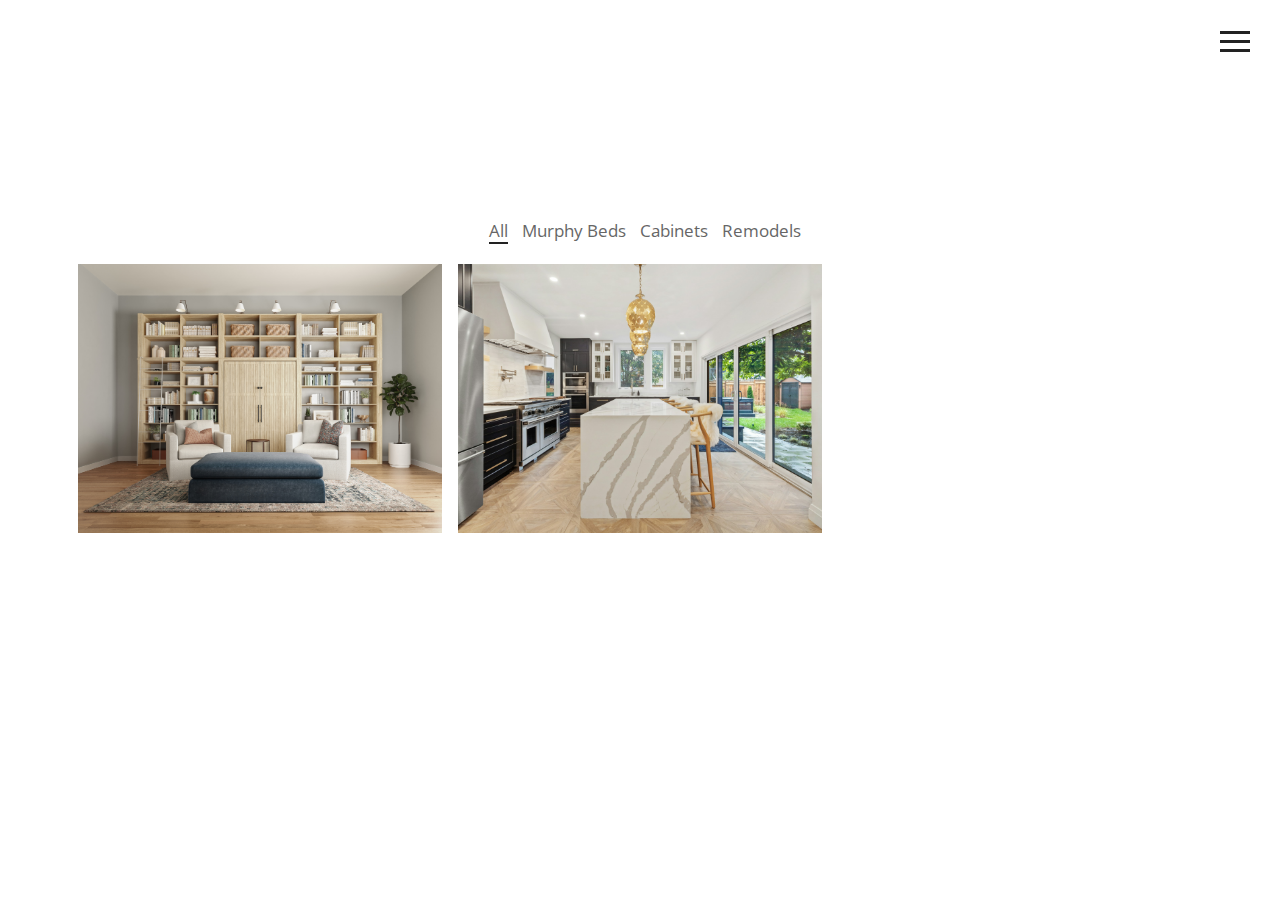
==== portfolio.html @ fd53b2bb "Add files via upload" ====
<!DOCTYPE html>
<html lang="en">
   <head>
      <meta charset="utf-8">
      <meta http-equiv="X-UA-Compatible" content="IE=edge">
      <meta name="viewport" content="width=device-width, initial-scale=1">
      <meta name="description" content="">
      <meta name="author" content="">
      <title>Our Projects</title>
      <!-- Css -->
      <link href="css/bootstrap.css" rel="stylesheet">
      <link href="css/lightbox.css" rel="stylesheet" type="text/css" media="all" />
      <link href="css/style.css" rel="stylesheet">
   </head>
   <body>
      <img src="logo.png">
      <nav class="navbar navbar-default color-fill navbar-fixed-top">
         <div class="col-md-12">
            <div class="nav">
               <button class="btn-nav">
               <span class="icon-bar top"></span>
               <span class="icon-bar middle"></span>
               <span class="icon-bar bottom"></span>
               </button>
            </div>
            <a class="navbar-brand" href="index.html">
               <!---<img="logo" src="logo.png" alt="logo"> -->
            </a>
            <div class="nav-content hideNav hidden">
               <ul class="nav-list vcenter">
                  <li class="nav-item"><a class="item-anchor" href="index.html">Home</a></li>
                  <li class="nav-item"><a class="item-anchor" href="about.html">About Me</a></li>
                  <li class="nav-item"><a class="item-anchor" href="portfolio.html">Portfolio</a></li>
                  <li class="nav-item"><a class="item-anchor" href="contact.html">Contact</a></li>
               </ul>
            </div>
         </div>
      </nav>
      <section id="portfolio">
         <div class="container">
            <ul class="portfolio-sorting list-inline text-center">
               <li><a href="#" data-group="all" class="active">All</a>
               </li>
               <li><a href="#" data-group="moment">Murphy Beds</a>
               </li>
               <li><a href="#" data-group="people">Cabinets</a>
               </li>
               <li><a href="#" data-group="mountain">Remodels</a>
               </li>
            </ul>
            <div class="row">
               <div class="col-sm-12">
                  <div class="lightbox-grid square-thumbs" data-gallery-title="Gallery">
                     <ul class="portfolio-items list-unstyled" id="grid">
                        <li class="col-md-4 col-sm-12 col-xs-12 no-gutter" data-groups='["moment","people"]'>
                           <a href="img/5.jpeg" data-lightbox="true">
                              <div class="background-image-holder">
                                 <img alt="portfolio" class="background-image" src="img/5.jpeg" />
                              </div>
                           </a>
                        </li>
                        <li class="col-md-4 col-sm-12 col-xs-12 no-gutter" data-groups='["people"]'>
                           <a href="img/cabinet_1.jpg" data-lightbox="true">
                              <div class="background-image-holder">
                                 <img alt="portfolio" class="background-image" src="img/cabinet_1.jpg" />
                              </div>
                           </a>
                        </li>
                       
                              </div>
                           </a>
                        </li>
                     </ul>
                  </div>
               </div>
            </div>
         </div>
      </section>
      <!-- script -->
      <script src="js/jquery.js"></script>
      <script src="js/bootstrap.min.js"></script>
      <script src="js/lightbox-plus-jquery.js"></script>
      <script src="js/jquery.shuffle.min.js"></script>
      <script src="js/modernizr.js"></script>
      <script src="js/script.js"></script>
   </body>
</html>
---- css/style.css ----
@import url(https://fonts.googleapis.com/css?family=Open+Sans:400,300);
@import 'https://fonts.googleapis.com/css?family=Fauna+One';

/*---------- Global Style ----------*/

body {
    color: #222;
    font-family: 'Fauna One', serif;
    font-size: 17px;
    line-height: 1.8!important;
}
html {
    overflow-x: hidden;
}
h1,
h2,
h3,
h4,
h5,
h6 {
    font-family: 'Open Sans', sans-serif;
    font-weight: 200;
    color: #111;
    line-height: 1.5em;
    margin-top: 0;
}
p {
    font-family: 'Fauna One', serif;
    font-weight: 300;
    margin-top: 1px;
}
p,
ul,
li {
    color: #666;
}
section {
    padding-top: 185px;
    padding-bottom: 185px;
}
.no-gutter {
    padding-right: 0;
    padding-left: 0;
}
a,
a:link {
    color: #666;
}
a:hover,
a:focus,
a:visited {
    color: #666;
    text-decoration: none;
}
.vcenter {
    position: relative;
    top: 50%;
    transform: translateY(-50%);
    -webkit-transform: translateY(-50%);
    -ms-transform: translateY(-50%);
}
.fill {
    height: 100vh;
}
.margin-top-05 {
    margin-top: 0.5em;
}
.margin-top-10 {
    margin-top: 1.0em;
}
.margin-top-15 {
    margin-top: 1.5em;
}
.margin-top-20 {
    margin-top: 2.0em;
}
.margin-top-25 {
    margin-top: 2.5em;
}
.margin-top-30 {
    margin-top: 3.0em;
}
.margin-top-35 {
    margin-top: 3.5em;
}
.margin-top-40 {
    margin-top: 4.0em;
}
.margin-top-45 {
    margin-top: 4.5em;
}

/*---------- Navbar ----------*/

.nav {
    position: relative;
    width: auto;
    display: inline-block;
    border: none;
    float: right;
    z-index: 99999;
}
.navbar-fixed-top {
    padding-top: 10px;
}
.navbar-brand {
    padding-top: 25px;
}
.navbar-brand > img {
    max-width: 127px;
    z-index: 9999;
}
@media (max-width: 768px) {
    .navbar-brand {
        padding-left: 0px;
    }
}
.navbar-default {
    background-color: transparent;
    border-color: transparent;
}
.navbar-default.color-fill {
    background-color: #fff;
    border-color: transparent;
}
.btn-nav {
    background: transparent;
    border: none;
    padding: 15px;
    -webkit-transition: all .5s ease;
    -moz-transition: all .5s ease;
    -ms-transition: all .5s ease;
    -o-transition: all .5s ease;
    transition: all .5s ease;
    cursor: pointer;
    z-index: 99999;
}
@media (max-width: 768px) {
    .btn-nav {
        padding: 15px 0;
    }
}
.btn-nav:focus {
    outline: 0;
}
.icon-bar {
    display: block;
    margin: 6px 0;
    width: 30px;
    height: 3px;
    background-color: #222;
}
.icon-bar.inverted {
    background-color: #fff;
}
@media (max-width: 992px) {
    .icon-bar.inverted {
        background-color: #222;
    }
}
.opaque {
    background-color: #fff!important;
}
.btn-nav:hover .icon-bar {
    -webkit-transition: all 1s ease;
    -moz-transition: all 1s ease;
    -ms-transition: all 1s ease;
    -o-transition: all 1s ease;
    transition: all 1s ease;
    background-color: #555;
}
.nav-content {
    position: fixed;
    top: -100%;
    bottom: 0;
    left: 0;
    right: 0;
    background-color: rgba(255, 255, 255, 1);
    display: block;
    height: 100%;
    z-index: 9;
}
.nav-list {
    list-style: none;
    padding: 0;
    position: relative;
}
.item-anchor {
    color: #fff;
    font-size: 30px;
    font-weight: 100;
    position: relative;
    text-decoration: none;
    padding: 10px;
}
.item-anchor:hover,
.item-anchor:focus {
    color: #ffffff;
    -webkit-transition: all 1s ease;
    -moz-transition: all 1s ease;
    -ms-transition: all 1s ease;
    -o-transition: all 1s ease;
    transition: all 1s ease;
}
.item-anchor:hover:after,
.item-anchor:focus:after {
    width: 100%;
    background: #f7f7f7;
    -webkit-transition: all 1s ease;
    -moz-transition: all 1s ease;
    -ms-transition: all 1s ease;
    -o-transition: all 1s ease;
    transition: all 1s ease;
}
.nav-item {
    font-family: 'Open Sans', sans-serif;
    margin: 10px auto;
    text-align: center;
    color: #222;
}
.nav-item a:link,
.nav-item a:hover,
.nav-item a:focus {
    color: #222;
}
.nav-item a:hover,
.nav-item a:focus {
    border-bottom: 2px solid #222;
}
.animated {
    display: block;
    margin: 0 auto;
}
.animated:hover .icon-bar,
.animated:focus .icon-bar {
    background-color: #fff;
}
.animated:focus {
    cursor: pointer;
    z-index: 9999;
}
.middle {
    margin: 0 auto;
}
.icon-bar {
    -webkit-transition: all .7s ease;
    -moz-transition: all .7s ease;
    -ms-transition: all .7s ease;
    -o-transition: all .7s ease;
    transition: all .7s ease;
    z-index: 999999;
}
.animated .icon-bar {
    z-index: 999999;
    background-color: #222!important;
}
.animated .top {
    -webkit-transform: translateY(7px) rotateZ(45deg);
    -moz-transform: translateY(7px) rotateZ(45deg);
    -ms-transform: translateY(7px) rotateZ(45deg);
    -o-transform: translateY(7px) rotateZ(45deg);
    transform: translateY(7px) rotateZ(45deg);
}
.animated .bottom {
    -webkit-transform: translateY(-11px) rotateZ(-45deg);
    -moz-transform: translateY(-11px) rotateZ(-45deg);
    -ms-transform: translateY(-11px) rotateZ(-45deg);
    -o-transform: translateY(-11px) rotateZ(-45deg);
    transform: translateY(-11px) rotateZ(-45deg);
}
.animated .middle {
    width: 0;
}
@keyframes showNav {
    from {
        top: -100%;
    }
    to {
        top: 0;
    }
}
@-webkit-keyframes showNav {
    from {
        top: -100%;
    }
    to {
        top: 0;
    }
}
@-moz-keyframes showNav {
    from {
        top: -100%;
    }
    to {
        top: 0;
    }
}
@-o-keyframes showNav {
    from {
        top: -100%;
    }
    to {
        top: 0;
    }
}
.showNav {
    -webkit-animation: showNav 1s ease forwards;
    -moz-animation: showNav 1s ease forwards;
    -o-animation: showNav 1s ease forwards;
    animation: showNav 1s ease forwards;
}
@keyframes hideNav {
    from {
        top: 0;
    }
    to {
        top: -100%;
    }
}
@-webkit-keyframes hideNav {
    from {
        top: 0;
    }
    to {
        top: -100%;
    }
}
@-moz-keyframes hideNav {
    from {
        top: 0;
    }
    to {
        top: -100%;
    }
}
@-o-keyframes hideNav {
    from {
        top: 0;
    }
    to {
        top: -100%;
    }
}
.hideNav {
    -webkit-animation: hideNav 1s ease forwards;
    -moz-animation: hideNav 1s ease forwards;
    -o-animation: hideNav 1s ease forwards;
    animation: hideNav 1s ease forwards;
}
.hidden {
    display: none;
}

/*---------- Menu Icon Animation ----------*/

.navbar-toggle * {
    -ms-transition: all 0.4s ease;
    -webkit-transition: all 0.4s ease;
    -moz-transition: all 0.4s ease;
    -o-transition: all 0.4s ease;
    transition: all 0.4s ease;
}
.navbar-toggle {
    border: medium none;
    border-radius: 0;
    color: #fff;
    cursor: pointer;
    height: 50px;
    padding: 16px;
    width: 50px;
    float: right;
    margin-top: 0px;
    margin-bottom: 0px;
}
.navbar-default .navbar-toggle:hover,
.navbar-default .navbar-toggle:focus {
    background-color: #fff;
}
.navbar-default .navbar-toggle,
.navbar-default .navbar-collapse,
.navbar-default .navbar-form {
    border-color: #fff;
}
.navbar-toggle span {
    width: 25px;
    height: 3px;
    margin-bottom: 5px;
    background-color: #222;
    display: block;
}
.navbar-toggle span.bar1 {
    -ms-transform: rotate(45deg);
    -webkit-transform: rotate(45deg);
    -moz-transform: rotate(45deg);
    -o-transform: rotate(45deg);
    transform: rotate(45deg);
    -ms-transform-origin: 1px 3px;
    -webkit-transform-origin: 1px 3px;
    -moz-transform-origin: 1px 3px;
    -o-transform-origin: 1px 3px;
    transform-origin: 1px 3px;
    width: 31px;
}
.navbar-toggle span.bar2 {
    -ms-transform: rotate(-360deg) scale(0);
    -webkit-transform: rotate(-360deg) scale(0);
    -moz-transform: rotate(-360deg) scale(0);
    -o-transform: rotate(-360deg) scale(0);
    transform: rotate(-360deg) scale(0);
}
.navbar-toggle span.bar3 {
    -ms-transform: rotate(-45deg);
    -webkit-transform: rotate(-45deg);
    transform: rotate(-45deg);
    -ms-transform-origin: 8px 2px;
    -webkit-transform-origin: 8px 2px;
    transform-origin: 8px 2px;
    width: 31px;
}
.navbar-toggle.collapsed span.bar1,
.navbar-toggle.collapsed span.bar2,
.navbar-toggle.collapsed span.bar3,
.navbar-toggle.collapsed span.bar4 {
    -ms-transform: none;
    -webkit-transform: none;
    transform: none;
    width: 30px;
}

/*---------- Header ----------*/

#header {
    height: 50%;
    margin: 0 auto;
    position: relative;
    color: #fff;
    text-align: center;
    background-size: cover;
}
#headslide {
    position: relative;
}
#headslide .img-responsive,
#headslide .thumbnail > img,
#headslide .thumbnail a > img,
#headslide .carousel-inner > .item > img,
#headslide .carousel-inner > .item > a > img {
    height: 100vh;
    max-width: none;
    object-fit: cover;
    width: 100%;
}
#header h1,
#header p {
    color: #fff;
}
#header h1 {
    font-size: 3.5em;
}
#header p {
    font-size: 1.5em;
}

/*---------- Portfolio ----------*/

#portfolio {
    padding-top: 185px;
}
.background-image-holder {
    background-attachment: scroll;
    background-clip: border-box;
    background-origin: padding-box;
    background-position: 50% 50% !important;
    background-repeat: repeat;
    background-size: cover !important;
    height: 100%;
    left: 0;
    top: 0;
    transition: all 0.3s ease 0s;
    width: 100%;
    z-index: 1;
}
.background-image {
    height: 100%;
    width: 100%;
    object-fit: cover;
}
.square-thumbs li {
    height: 285px;
}
.lightbox-grid li {
    padding: 8px;
    float: left;
    opacity: 1;
    transition: all 0.3s ease 0s;
}
@media (max-width: 992px) {
    .lightbox-grid li  {
        padding: 8px 0;
    }
}
.lightbox-grid,
.lightbox-grid ul,
.lightbox-grid li {
    overflow: hidden;
    position: relative;
}
.portfolio-sorting {
    padding-left: 15px;
    font-family: 'Open Sans', sans-serif;
}
.portfolio-sorting li a:hover,
.portfolio-sorting li a.active {
    border-bottom: 2px solid #222;
}
.portfolio-item {
    margin-bottom: 30px;
}
.item {
    height: 100vh;
}
.item img {
    width: 100%;
    height: 100vh!important;
    object-fit: cover;
}
footer{
    padding: 20px;
}
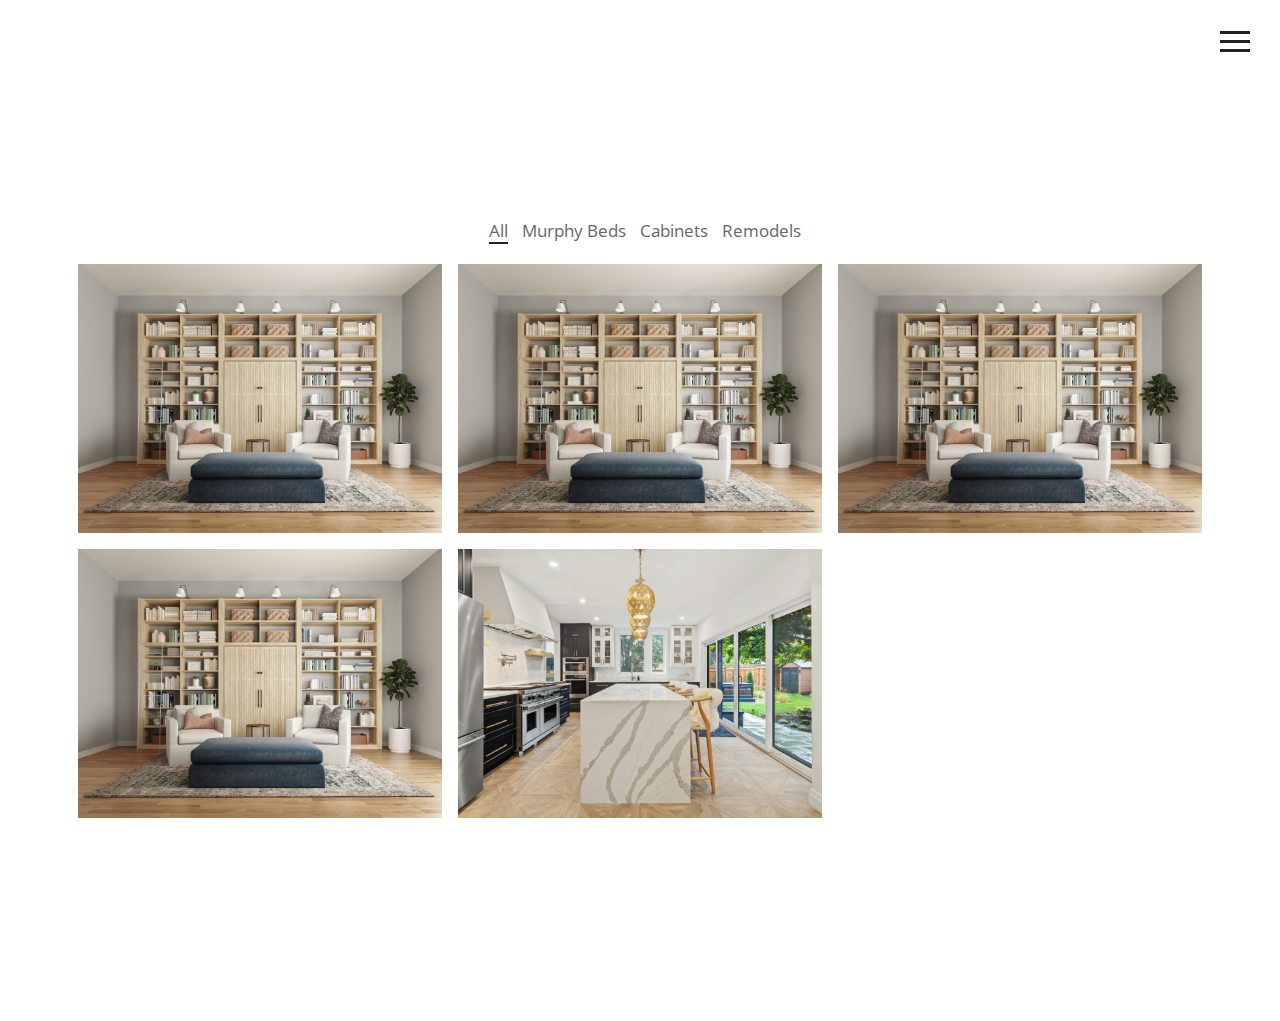
==== commit 315f48ef: "Add files via upload" ====
--- a/portfolio.html
+++ b/portfolio.html
@@ -59,6 +59,27 @@
                               </div>
                            </a>
                         </li>
+                        <li class="col-md-4 col-sm-12 col-xs-12 no-gutter" data-groups='["moment","people"]'>
+                           <a href="img/img2.jpeg" data-lightbox="true">
+                              <div class="background-image-holder">
+                                 <img alt="portfolio" class="background-image" src="img/5.jpeg" />
+                              </div>
+                           </a>
+                        </li>
+                        <li class="col-md-4 col-sm-12 col-xs-12 no-gutter" data-groups='["moment","people"]'>
+                           <a href="img/img3.jpeg" data-lightbox="true">
+                              <div class="background-image-holder">
+                                 <img alt="portfolio" class="background-image" src="img/5.jpeg" />
+                              </div>
+                           </a>
+                        </li>
+                        <li class="col-md-4 col-sm-12 col-xs-12 no-gutter" data-groups='["moment","people"]'>
+                           <a href="img/img6.jpeg" data-lightbox="true">
+                              <div class="background-image-holder">
+                                 <img alt="portfolio" class="background-image" src="img/5.jpeg" />
+                              </div>
+                           </a>
+                        </li>
                         <li class="col-md-4 col-sm-12 col-xs-12 no-gutter" data-groups='["people"]'>
                            <a href="img/cabinet_1.jpg" data-lightbox="true">
                               <div class="background-image-holder">
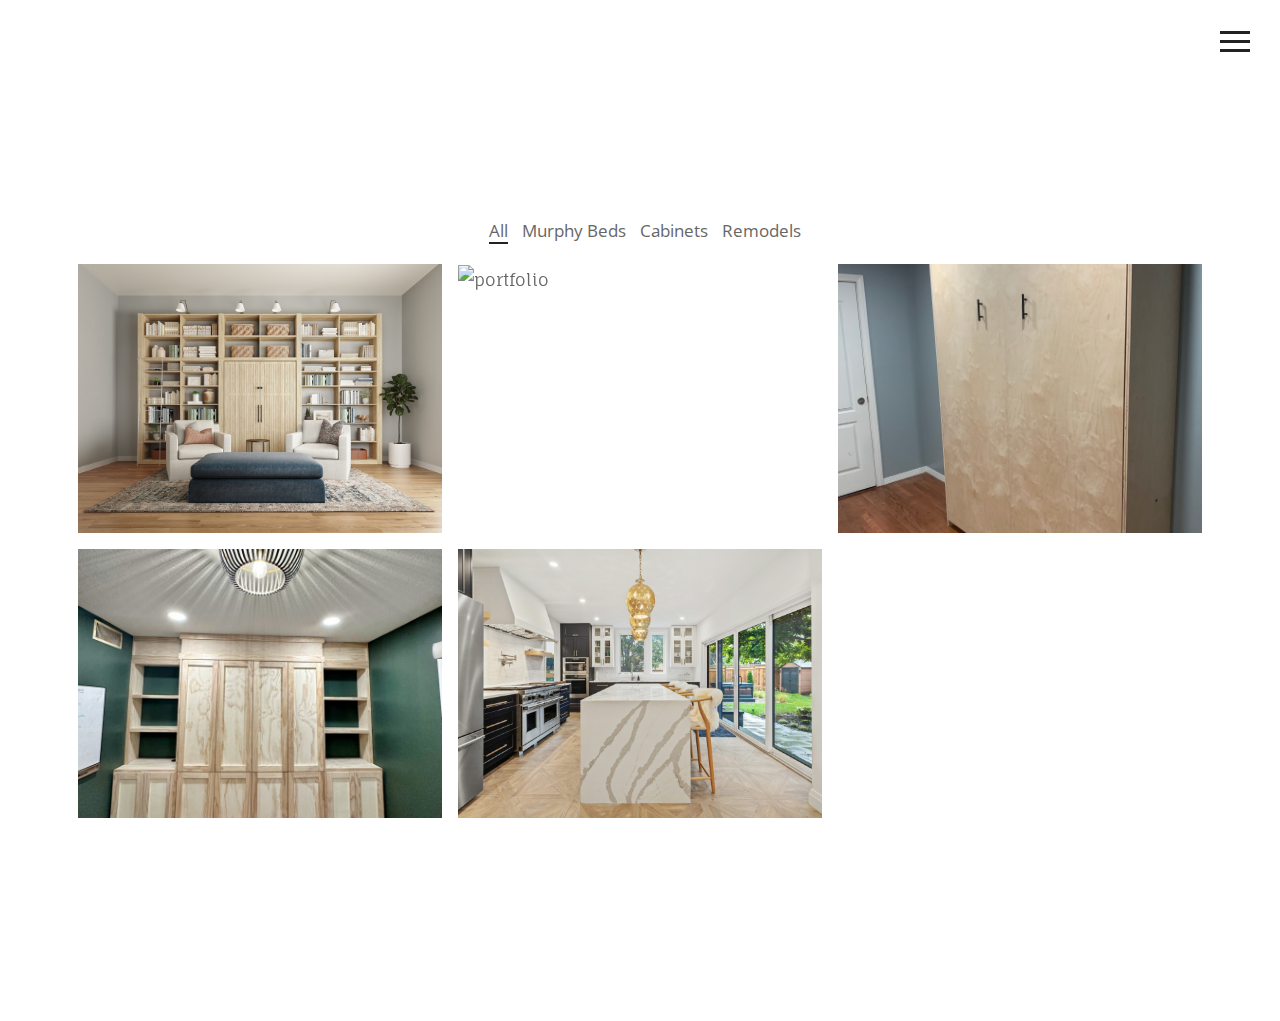
==== commit 1c58d9ca: "Add files via upload" ====
--- a/portfolio.html
+++ b/portfolio.html
@@ -62,21 +62,21 @@
                         <li class="col-md-4 col-sm-12 col-xs-12 no-gutter" data-groups='["moment","people"]'>
                            <a href="img/img2.jpeg" data-lightbox="true">
                               <div class="background-image-holder">
-                                 <img alt="portfolio" class="background-image" src="img/5.jpeg" />
+                                 <img alt="portfolio" class="background-image" src="img/img2.jpeg" />
                               </div>
                            </a>
                         </li>
                         <li class="col-md-4 col-sm-12 col-xs-12 no-gutter" data-groups='["moment","people"]'>
                            <a href="img/img3.jpeg" data-lightbox="true">
                               <div class="background-image-holder">
-                                 <img alt="portfolio" class="background-image" src="img/5.jpeg" />
+                                 <img alt="portfolio" class="background-image" src="img/img3.jpeg" />
                               </div>
                            </a>
                         </li>
                         <li class="col-md-4 col-sm-12 col-xs-12 no-gutter" data-groups='["moment","people"]'>
                            <a href="img/img6.jpeg" data-lightbox="true">
                               <div class="background-image-holder">
-                                 <img alt="portfolio" class="background-image" src="img/5.jpeg" />
+                                 <img alt="portfolio" class="background-image" src="img/img6.jpeg" />
                               </div>
                            </a>
                         </li>
